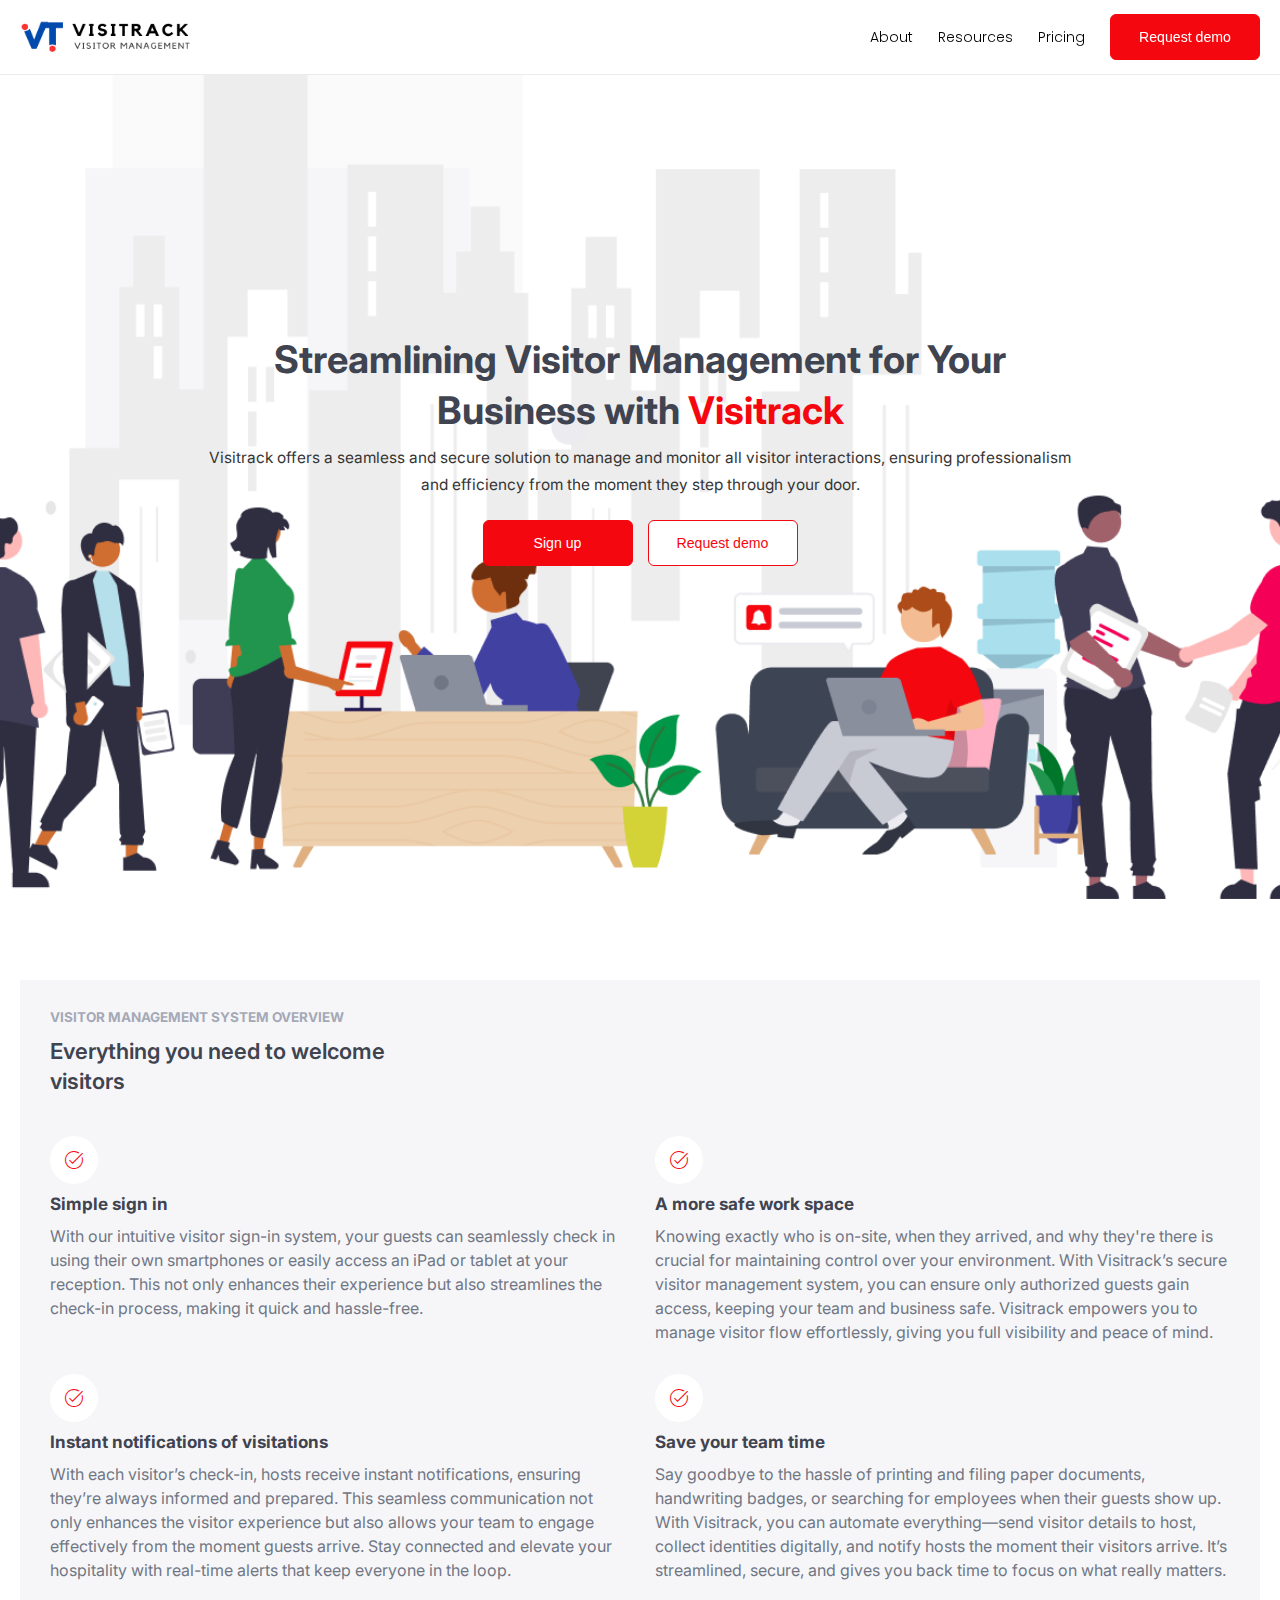
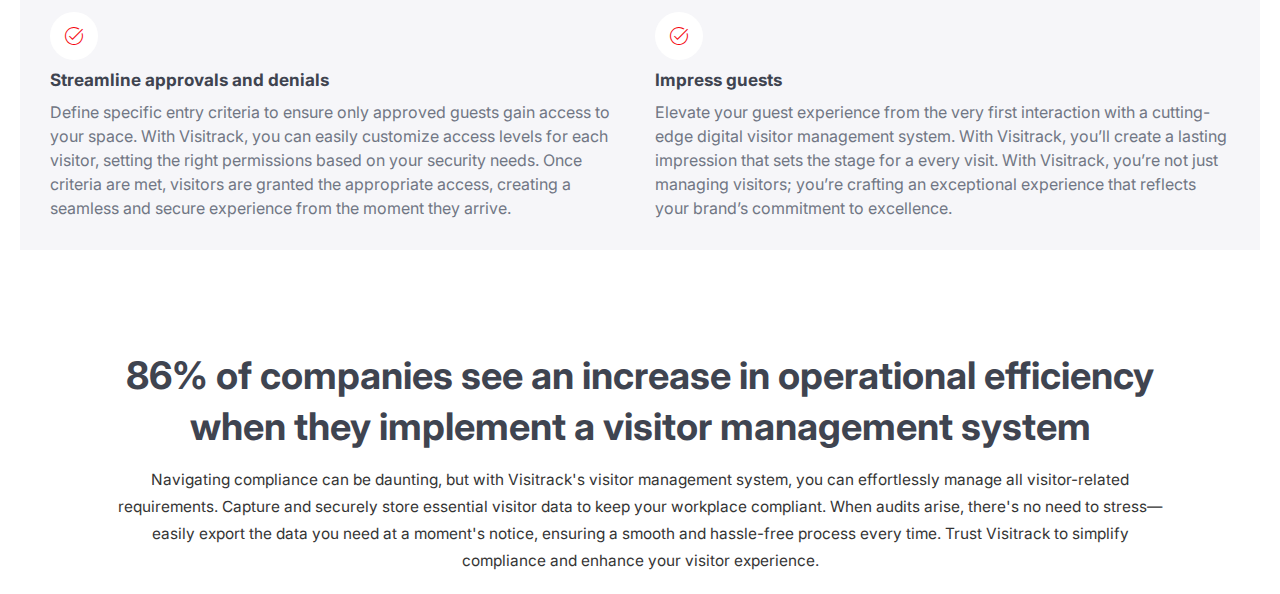
==== index.html @ 18450c82 "first commit" ====
<!DOCTYPE html>
<html lang="en">
<head>
    <meta charset="UTF-8">
    <meta name="viewport" content="width=device-width, initial-scale=1.0">
    <title>Document</title>

    <link rel="stylesheet"
    href="https://fonts.googleapis.com/css2?family=Material+Symbols+Outlined:opsz,wght,FILL,GRAD@20..48,100..700,0..1,-50..200" />
  <link rel="stylesheet" href="style.css" />
</head>
<body>

    <header>
        <img src="img/Black Circle Icon Business Logo 2.png" alt="">

        <div class="links">
            <a href="">About</a>
            <a href="">Resources</a>
            <a href="">Pricing</a>
            <button class="btn redbtn">Request demo</button>
        </div>
    </header>

    <div class="myhero">

<div class="headingtext">
    Streamlining Visitor Management for Your Business with <span>Visitrack</span> 
</div>
<div class="subtext">
    Visitrack offers a seamless and secure solution to manage and monitor all visitor interactions, ensuring professionalism and efficiency from the moment they step through your door.
</div>

<div class="btnflx">
    <button class="btn redbtn">Sign up</button>
    <button class="btn whitebtn">Request demo</button>
</div>
    </div>
<br>
<br>
<br>
<main>
    <div class="featureblock">
        <div class="fheader">
            <div class="ftitle">
                Visitor management system overview
            </div>
            <div class="fsubtitle">
                Everything you need to welcome visitors
            </div>
        </div>
<br>
<br>


        <div class="detailgrids">
            <div class="detailbox">
                <div class="dbox">
                    <span class="material-symbols-outlined">
                        task_alt
                        </span>
                </div>
                <div class="dtitle">Simple sign in</div>
                <div class="dbody">With our intuitive visitor sign-in system, your guests can seamlessly check in using their own smartphones or easily access an iPad or tablet at your reception. This not only enhances their experience but also streamlines the check-in process, making it quick and hassle-free.</div>
            </div>

            <div class="detailbox">
                <div class="dbox">
                    <span class="material-symbols-outlined">
                        task_alt
                        </span>
                </div>
                <div class="dtitle">A more safe work space</div>
                <div class="dbody">Knowing exactly who is on-site, when they arrived, and why they're there is crucial for maintaining control over your environment. With Visitrack’s secure visitor management system, you can ensure only authorized guests gain access, keeping your team and business safe. Visitrack empowers you to manage visitor flow effortlessly, giving you full visibility and peace of mind.</div>
            </div>


            <div class="detailbox">
                <div class="dbox">
                    <span class="material-symbols-outlined">
                        task_alt
                        </span>
                </div>
                <div class="dtitle">Instant notifications of visitations</div>
                <div class="dbody">With each visitor’s check-in, hosts receive instant notifications, ensuring they’re always informed and prepared. This seamless communication not only enhances the visitor experience but also allows your team to engage effectively from the moment guests arrive. Stay connected and elevate your hospitality with real-time alerts that keep everyone in the loop.</div>
            </div>

            <div class="detailbox">
                <div class="dbox">
                    <span class="material-symbols-outlined">
                        task_alt
                        </span>
                </div>
                <div class="dtitle">Save your team time</div>
                <div class="dbody">Say goodbye to the hassle of printing and filing paper documents, handwriting badges, or searching for employees when their guests show up. With Visitrack, you can automate everything—send visitor details to host, collect identities digitally, and notify hosts the moment their visitors arrive. It’s streamlined, secure, and gives you back time to focus on what really matters.</div>
            </div>




            <div class="detailbox">
                <div class="dbox">
                    <span class="material-symbols-outlined">
                        task_alt
                        </span>
                </div>
                <div class="dtitle">Streamline approvals and denials</div>
                <div class="dbody">Define specific entry criteria to ensure only approved guests gain access to your space. With Visitrack, you can easily customize access levels for each visitor, setting the right permissions based on your security needs. Once criteria are met, visitors are granted the appropriate access, creating a seamless and secure experience from the moment they arrive.</div>
            </div>


            
            <div class="detailbox">
                <div class="dbox">
                    <span class="material-symbols-outlined">
                        task_alt
                        </span>
                </div>
                <div class="dtitle">Impress guests</div>
                <div class="dbody">Elevate your guest experience from the very first interaction with a cutting-edge digital visitor management system. With Visitrack, you’ll create a lasting impression that sets the stage for a every visit. With Visitrack, you’re not just managing visitors; you’re crafting an exceptional experience that reflects your brand’s commitment to excellence.</div>
            </div>



        </div>

        
 
    </div>

    <br>

    <br>
    <br>
    <br>
    <br>
    <div class="fullwidth">
        <div class="headingtext">
            86% of companies see an increase in operational efficiency when they implement a visitor management system
        </div>
        <div class="subtext">
            Navigating compliance can be daunting, but with Visitrack's visitor management system, you can effortlessly manage all visitor-related requirements. Capture and securely store essential visitor data to keep your workplace compliant. When audits arise, there's no need to stress—easily export the data you need at a moment's notice, ensuring a smooth and hassle-free process every time. Trust Visitrack to simplify compliance and enhance your visitor experience.
        </div>
    </div>

</main>

</body>
</html>
---- style.css ----
@import url('https://fonts.googleapis.com/css2?family=Noto+Sans:ital,wght@0,100..900;1,100..900&family=Poppins:ital,wght@0,100;0,200;0,300;0,400;0,500;0,600;0,700;0,800;0,900;1,100;1,200;1,300;1,400;1,500;1,600;1,700;1,800;1,900&family=Yellowtail&display=swap');
@import url('https://fonts.googleapis.com/css2?family=Inter:ital,opsz,wght@0,14..32,100..900;1,14..32,100..900&display=swap');

*{
    margin: 0;
    padding: 0;
    box-sizing: border-box;
    scroll-behavior: smooth;
}

body{
    margin: 0;
    padding: 0;
    box-sizing: border-box;
    font-family: "Poppins", sans-serif;
    font-family: "Inter", sans-serif;
    scroll-behavior: smooth;
}
::-webkit-scrollbar {
    width: 5px
}

::-webkit-scrollbar-track {
    -webkit-box-shadow: inset 0 0 6px rgba(0,0,0,.3)
}

::-webkit-scrollbar-thumb {
    background-color: #a9a9a9;
    outline: 1px solid #708090
}
.material-symbols-outlined {
    font-weight: 200 !important;
}


header{
    border-bottom: 1px solid #ebebeb;
    padding: 14px;
    background-color: rgba(255, 255, 255, 0.98);
    position: fixed;
width: 100%;
display: flex;
justify-content: space-between;
padding-inline: 20px;
display: flex;
align-items: center;
z-index: 99999;
}
.links {
    display: flex;
    align-items: center;
    gap: 25px;
}
.fullwidth{
    width: 100%;
    display: flex;
    align-items: center;
    flex-direction: column;
    gap: 15px;
}

.fullwidth .headingtext{
    max-width: 100%;
}

.fullwidth .subtext{
    max-width: 100%;
}
.links a {

    line-height: 9.94px;
    text-transform: capitalize;
    text-decoration: none;
color: black;
    font-family: Poppins;
    font-size: 14px;
    font-weight: 300;
    line-height: 36.07px;
    text-align: left;
}
a {
    text-decoration: none;
}

header img{

height: 35px;

object-fit: contain;
}

.myhero{
    width: 100%;
    height: 100vh;
    width: 100%;
    background-image: url('img/Frame\ 6.png');
    background-size: cover;
    background-repeat: no-repeat;
    background-position: top;
    background-attachment: fixed;
    padding-inline: 60px;
    display: flex;
    flex-direction: column;
    gap: 8px;
    align-items: center;
    justify-content: center;

}

.headingtext{
   max-width: 80%;
font-size: 38px;
font-weight: 700;
line-height: 50.51px;
text-align: center;
padding-inline: 90px;
color: #3F4450;
}

.headingtext span{
    color: #F5070F;
}
.subtext{
    max-width: 90%;
color: #343434;
font-size: 15.4px;
font-weight: 400;
line-height: 27px;
text-align: center;
padding-inline: 90px;

}

.btnflx{
    margin-top: 14px;
    display: flex;
    gap: 15px;
    max-width: 80%;
    padding-inline: 90px;
}

.btn{
    padding: 10px;
    min-width: 150px;
    border-radius: 6px;
    background-color: #F5070F;
    border: 1px solid #F5070F;
text-align: center;
font-size: 14.13px;
display: flex;
align-items: center;
justify-content: center;
font-weight: 400;
line-height: 24px;
text-align: center;
color: white;
cursor: pointer;
}

.whitebtn{
    color: #F5070F;
    background-color: white;
    color: #F5070F;

    border: 1px solid #F5070F; 
}


.featureblock{
    background-color: #F6F6F9;
    padding: 30px;
}

main{
    padding: 20px;
}

.fheader{
    display: flex;
    flex-direction: column;
    gap: 10px;
}

.ftitle{
    font-family: Inter;
font-size: 13.52px;
font-weight: 700;
line-height: 15.5px;
text-align: left;
color: #A4A9B6;
text-transform: uppercase;
}
.fsubtitle{
    font-family: Inter;
font-size: 22px;
font-weight: 600;
line-height: 30.41px;
text-align: left;
color: #3F4450;

}
.fheader{
    max-width: 30%;
}


.detailgrids {
    display: grid;
    grid-auto-rows: 1fr;
    gap: 30px;
    width: 100%;
    grid-template-columns: repeat(auto-fill, minmax(450px, 1fr));
    grid-gap: 30px;
}


.dbox{
    background-color: #FFFFFF;
    padding: 10px;
    width: 48px;
height: 48px;
display: flex;
align-items: center;
justify-content: center;
border-radius: 50%;
color: #F5070F;
}
.detailbox{
    display: flex;
    flex-direction: column;
    gap: 10px;
}
.dtitle{
    font-family: Inter;
font-size: 17.13px;
font-weight: 700;
line-height: 20px;
text-align: left;
color: #3F4450;
}

.dbody{
    font-family: Inter;
font-size: 16px;
font-weight: 400;
line-height: 24px;
text-align: left;
color: #717684;
}
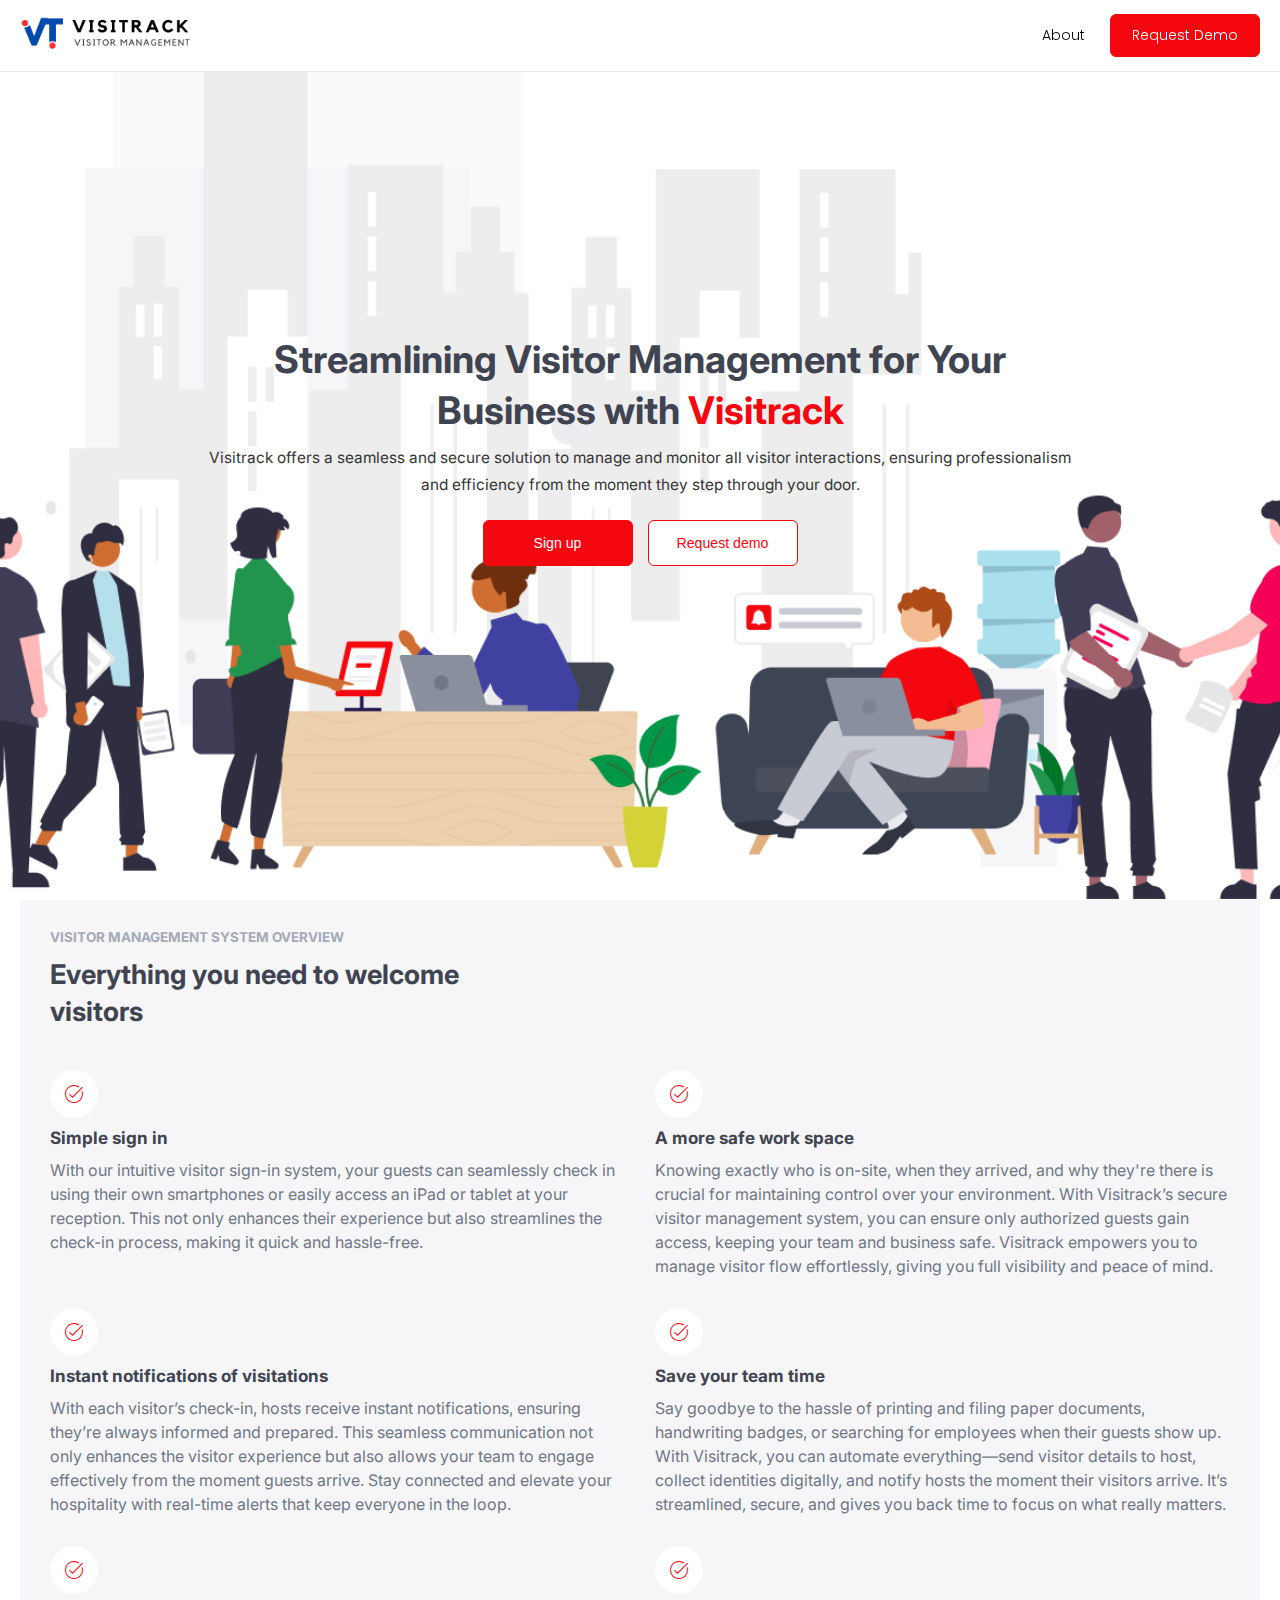
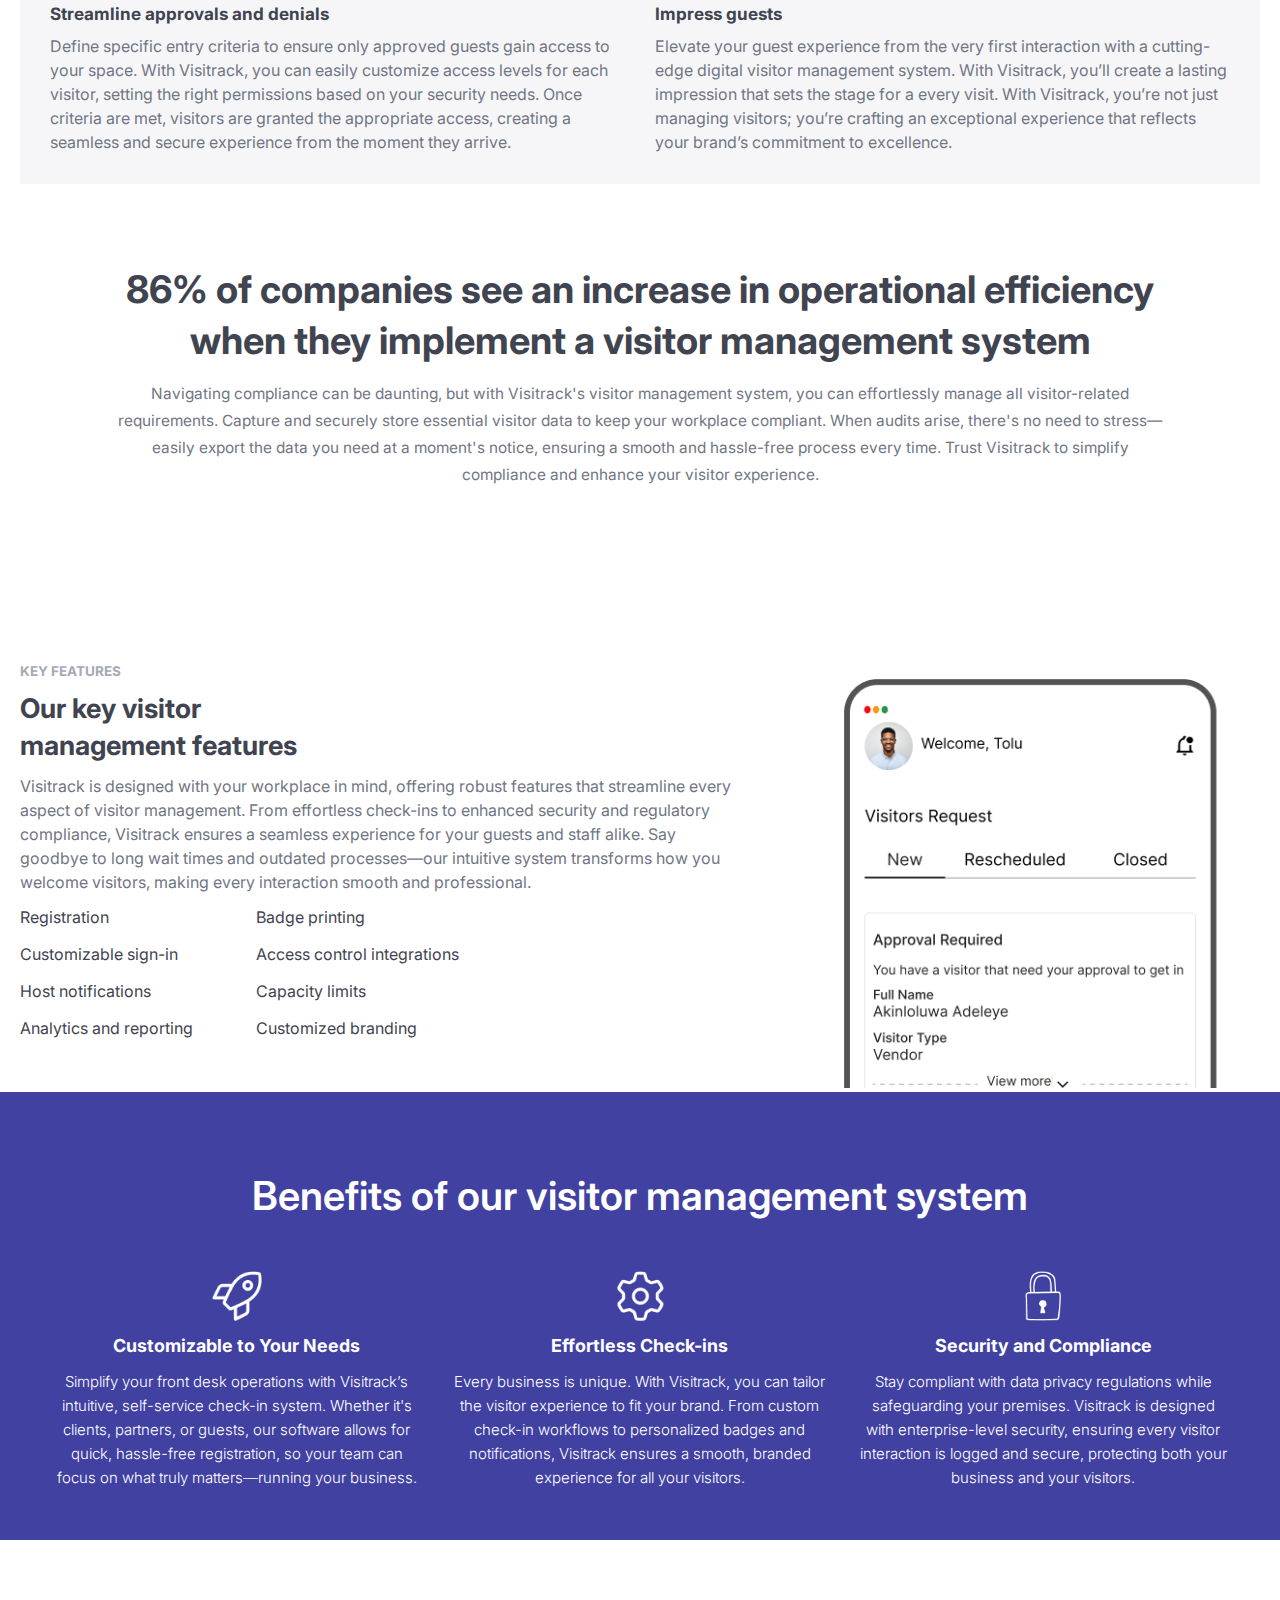
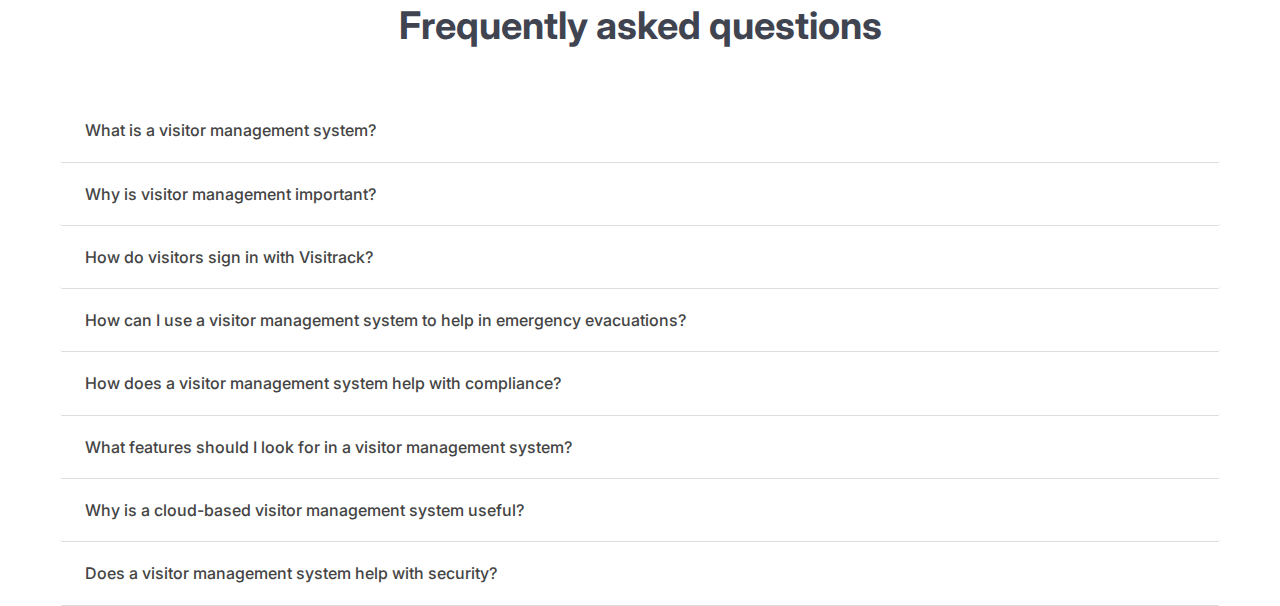
==== commit c5023c00: "vee" ====
--- a/index.html
+++ b/index.html
@@ -12,13 +12,14 @@
 <body>
 
     <header>
-        <img src="img/Black Circle Icon Business Logo 2.png" alt="">
+    <a href="index.html"><img src="img/Black Circle Icon Business Logo 2.png" alt=""></a>    
 
         <div class="links">
-            <a href="">About</a>
-            <a href="">Resources</a>
-            <a href="">Pricing</a>
-            <button class="btn redbtn">Request demo</button>
+            <a href="about.html">About</a>
+            <!-- <a href="">Resources</a>
+            -->
+       
+            <button class="btn redbtn"> <a href="book_a_demo.html">Request demo</a> </button>
         </div>
     </header>
 
@@ -36,9 +37,9 @@
     <button class="btn whitebtn">Request demo</button>
 </div>
     </div>
-<br>
-<br>
-<br>
+<!-- <br> -->
+<!-- <br>
+<br> -->
 <main>
     <div class="featureblock">
         <div class="fheader">
@@ -130,7 +131,7 @@
 
     <br>
 
-    <br>
+
     <br>
     <br>
     <br>
@@ -142,8 +143,163 @@
             Navigating compliance can be daunting, but with Visitrack's visitor management system, you can effortlessly manage all visitor-related requirements. Capture and securely store essential visitor data to keep your workplace compliant. When audits arise, there's no need to stress—easily export the data you need at a moment's notice, ensuring a smooth and hassle-free process every time. Trust Visitrack to simplify compliance and enhance your visitor experience.
         </div>
     </div>
+<br>
+<br>
+<br>
+<br>
+<div class="multiplesides">
+    <div class="multipleone">
+        <div class="fheader">
+            <div class="ftitle">
+                Key features
+            </div>
+            <div class="fsubtitle">
+                Our key visitor management features
+            </div>
+        </div>
+        <div class="dbody">
+            Visitrack is designed with your workplace in mind, offering robust features that streamline every aspect of visitor management. From effortless check-ins to enhanced security and regulatory compliance, Visitrack ensures a seamless experience for your guests and staff alike. Say goodbye to long wait times and outdated processes—our intuitive system transforms how you welcome visitors, making every interaction smooth and professional. 
+        </div>
+
+        <div class="fwraptxt">
+            <div class="fwrapcontent">Registration</div>
+            <div class="fwrapcontent">Badge printing</div>
+            <div class="fwrapcontent">Customizable sign-in</div>
+            <div class="fwrapcontent">Access control integrations</div>
+            <div class="fwrapcontent">Host notifications</div>
+            <div class="fwrapcontent">Capacity limits</div>
+            <div class="fwrapcontent">Analytics and reporting</div>
+            <div class="fwrapcontent">Customized branding</div>
+        </div>
+<br>
+<br>
+    </div>
+    <div class="multipletwo">
+<img src="img/Mask group (6).png" alt="">
+    </div>
+</div>
 
 </main>
+<div class="bluebg">
+    <br>
+    <div class="bluetitle">
+        Benefits of our visitor management system
+    </div>
+    <div class="bluebodyflex">
+        <br>
+        <br>
+        <div class="bluecontainer">
+<div class="serviceblock">
+    <img src="img/rocket-light-icon.svg.png" alt="">
+    <div class="servicetitle">Customizable to Your Needs</div>
+    <div class="servicebody">Simplify your front desk operations with Visitrack’s intuitive, self-service check-in system. Whether it's clients, partners, or guests, our software allows for quick, hassle-free registration, so your team can focus on what truly matters—running your business.</div>
+</div>
+
+<div class="serviceblock">
+    <img src="img/gear-light-icon.svg.png" alt="">
+    <div class="servicetitle">Effortless Check-ins</div>
+    <div class="servicebody">Every business is unique. With Visitrack, you can tailor the visitor experience to fit your brand. From custom check-in workflows to personalized badges and notifications, Visitrack ensures a smooth, branded experience for all your visitors.</div>
+</div>
+
+
+<div class="serviceblock">
+    <img src="img/icon-lock.svg.png" alt="">
+    <div class="servicetitle">Security and Compliance</div>
+    <div class="servicebody">Stay compliant with data privacy regulations while safeguarding your premises. Visitrack is designed with enterprise-level security, ensuring every visitor interaction is logged and secure, protecting both your business and your visitors.</div>
+</div>
+        </div>
+    </div>
+</div>
+
+<br>
+<br>
+<br>
+<div class="fullwidth">
+    <div class="headingtext">
+        Frequently asked questions
+    </div>
+    <br>
+    <div class="accordion">
+        <div class="accordion__item">
+            <div class="accordion__header" data-toggle="#faq1">What is a visitor management system?</div>
+            <div class="accordion__content" id="faq1">
+                <p>A visitor management system is software that tracks the usage of a building or site by visitors. It collects information about who is visiting, their reason for visiting, and how long they stay, streamlining the check-in process and enhancing security.</p>
+            </div>
+        </div>
+        
+        <div class="accordion__item">
+            <div class="accordion__header" data-toggle="#faq2">Why is visitor management important?</div>
+            <div class="accordion__content" id="faq2">
+                <p>Visitor management is important because it helps maintain the safety and security of your premises. It ensures you know who is on-site at any time, can track their movements, and can ensure that sensitive areas remain secure from unauthorized access.</p>
+            </div>
+        </div>
+        
+        <div class="accordion__item">
+            <div class="accordion__header" data-toggle="#faq3">How do visitors sign in with Visitrack?</div>
+            <div class="accordion__content" id="faq3">
+                <p>Visitors sign in with Visitrack by using a self-service check-in system. They enter their details, sign any necessary documents, and receive a visitor badge. The system can be customized for specific workflows, making the process quick and efficient.</p>
+            </div>
+        </div>
+        
+        <div class="accordion__item">
+            <div class="accordion__header" data-toggle="#faq4">How can I use a visitor management system to help in emergency evacuations?</div>
+            <div class="accordion__content" id="faq4">
+                <p>A visitor management system helps in emergency evacuations by providing a real-time record of all visitors currently on-site. This allows security or management teams to ensure everyone is safely accounted for during an evacuation.</p>
+            </div>
+        </div>
+        
+        <div class="accordion__item">
+            <div class="accordion__header" data-toggle="#faq5">How does a visitor management system help with compliance?</div>
+            <div class="accordion__content" id="faq5">
+                <p>A visitor management system helps with compliance by maintaining accurate records of visitor data, including sign-ins and sign-outs, which can be crucial for audits, legal compliance, and meeting data privacy regulations.</p>
+            </div>
+        </div>
+        
+        <div class="accordion__item">
+            <div class="accordion__header" data-toggle="#faq6">What features should I look for in a visitor management system?</div>
+            <div class="accordion__content" id="faq6">
+                <p>Key features to look for include real-time visitor tracking, customizable check-in workflows, integration with access control systems, visitor badges, notifications, data privacy compliance, and the ability to generate reports.</p>
+            </div>
+        </div>
+        
+        <div class="accordion__item">
+            <div class="accordion__header" data-toggle="#faq7">Why is a cloud-based visitor management system useful?</div>
+            <div class="accordion__content" id="faq7">
+                <p>A cloud-based visitor management system is useful because it provides remote access, automatic updates, scalability, and enhanced security. It allows for real-time tracking and management of visitors from any location.</p>
+            </div>
+        </div>
+        
+        <div class="accordion__item">
+            <div class="accordion__header" data-toggle="#faq8">Does a visitor management system help with security?</div>
+            <div class="accordion__content" id="faq8">
+                <p>Yes, a visitor management system enhances security by controlling and monitoring visitor access, ensuring that only authorized individuals are allowed entry, and keeping a detailed log of all visitor interactions.</p>
+            </div>
+        </div>
+        
+
+    </div>
+</div>
+
+
+<script>
+    document.addEventListener('DOMContentLoaded', () => {
+  const togglers = document.querySelectorAll('[data-toggle]');
+  
+    togglers.forEach((btn) => {
+      btn.addEventListener('click', (e) => {
+         const selector = e.currentTarget.dataset.toggle
+         const block = document.querySelector(`${selector}`);
+        if (e.currentTarget.classList.contains('active')) {
+          block.style.maxHeight = '';
+        } else {
+          block.style.maxHeight = block.scrollHeight + 'px';
+        }
+          
+         e.currentTarget.classList.toggle('active')
+      })
+    })
+	})
+</script>
 
 </body>
 </html>--- a/style.css
+++ b/style.css
@@ -65,6 +65,7 @@
 
 .fullwidth .subtext{
     max-width: 100%;
+    color: #717684;
 }
 .links a {
 
@@ -172,7 +173,7 @@
 }
 
 main{
-    padding: 20px;
+    padding-inline: 20px;
 }
 
 .fheader{
@@ -192,15 +193,57 @@
 }
 .fsubtitle{
     font-family: Inter;
-font-size: 22px;
-font-weight: 600;
-line-height: 30.41px;
+font-size: 27px;
+font-weight: 700;
+line-height: 37.41px;
 text-align: left;
 color: #3F4450;
 
 }
+.multipleone{
+    display: flex;
+    flex-direction: column;
+    gap: 10px;
+    width: 100%;
+}
+.fwraptxt{
+    display: flex;
+    flex-wrap: wrap;
+    gap: 10px;
+    width: 70%;
+}
+.multiplesides{
+    display: flex;
+    gap:20px;
+    width: 100%;
+    margin-top: 50px;
+    align-items: flex-end;
+}
+
+.multipletwo img{
+    width: 100%;
+    height: 470px;
+    object-fit: cover;
+   object-position: top;
+
+}
+.fwrapcontent{
+    display: flex;
+    width: 45%;
+    gap: 10px;
+    font-family: Inter;
+font-size: 16px;
+font-weight: 400;
+line-height: 27px;
+text-align: left;
+color: #3F4450;
+}
 .fheader{
-    max-width: 30%;
+    max-width: 40%;
+}
+
+.multipletwo{
+    width: 70%;
 }
 
 
@@ -246,4 +289,345 @@
 line-height: 24px;
 text-align: left;
 color: #717684;
+}
+
+.bluebg{
+    background: #4141A2;
+padding: 50px;
+display: flex;
+flex-direction: column;
+gap: 10px;
+align-items: center;
+justify-content: center;
+}
+
+.bluetitle{
+    font-family: Inter;
+font-size: 40px;
+font-weight: 600;
+line-height: 48.41px;
+text-align: center;
+color: #FFFFFF;
+}
+
+.serviceblock{
+    display: flex;
+    flex-direction: column;
+    gap: 10px;
+    color: white;
+    align-items: center;
+}
+
+.serviceblock img{
+    width: 50px;
+height: 50px;
+object-fit: contain;
+
+}
+
+.servicetitle{
+    font-family: Inter;
+font-size: 17.92px;
+font-weight: 700;
+line-height: 29px;
+text-align: center;
+}
+
+.bluecontainer{
+    display: grid;
+    grid-auto-rows: 1fr;
+    gap: 30px;
+    width: 100%;
+    grid-template-columns: repeat(auto-fill, minmax(350px, 1fr));
+    grid-gap: 30px; 
+}
+
+.servicebody{
+
+font-size: 15px;
+font-weight: 300;
+line-height: 24px;
+text-align: center;
+
+}
+
+.inv{
+background-color: transparent;
+}
+.accordion {
+    display: flex;
+    flex-direction: column;
+    gap: 1px;
+    padding-inline: 60px;
+    width: 100%;
+}
+.myform{
+    box-shadow: 0px 4px 20px 10px #0000000A;
+    display: flex;
+    gap: 10px;
+    flex-direction: column;
+    padding: 30px;
+    width: 100%;
+    max-width: 80%;
+}
+label{
+   color: #737373C9;
+font-size: 14px;
+font-weight: 400;
+line-height: 21.09px;
+text-align: left;
+padding-bottom: 7px;
+}
+input, textarea{
+    color: #939393;
+ font-size: 14px;
+ font-weight: 400;
+ line-height:23.20px;
+ word-wrap: break-word;
+ width: 100% !important;
+ padding: 8px;
+ border: 1px solid #ffdade52;
+ outline-color: #ffdade52;
+ border-radius: 4px;
+ background-color: #F1F1F1AD;
+}
+.inputcontent{
+    width: 100%;
+}
+.formcol{
+    display: flex;
+gap: 20px;
+width: 100%;
+
+}
+.inv .bluetitle, .aboutbg .bluetitle{
+    color: #FF3131;
+    
+}
+
+
+.aboutbg{
+    min-height: 300px;
+    display: flex;
+    align-items: center;
+    flex-direction: column;
+    justify-content: center;
+    background-attachment: fixed;
+    background-color: #FF31311A;
+    background-size: 30%;
+    background-position: center;
+    background-image: url('img/Vector\ \(21\).png');
+}
+.bookbody{
+    max-width: 60%;
+    text-align: center;
+    color: #343434;
+    font-family: Inter;
+font-size: 17px;
+font-weight: 400;
+line-height: 27px;
+text-align: center;
+
+}
+
+.accordion h2{
+    margin-block: 2 0px;
+}
+.accordion__item {
+    border-bottom: 1px solid #DDDDDD;
+    border-radius: 3px;
+    overflow: hidden;
+}
+
+.accordion__header {
+padding: 20px 25px;
+   color: #444444;
+font-size: 16px;
+font-weight: 500;
+line-height: 21.28px;
+text-align: left;
+
+    cursor: pointer;
+    position: relative;
+}
+
+.accordion__header::after {
+    content: '';
+    background: url(https://www.svgrepo.com/show/357035/angle-down.svg) no-repeat center;
+    width: 20px;
+    height: 20px;
+    transition: .4s;
+    display: inline-block;
+    position: absolute;
+    right: 20px;
+    top: 20px;
+    z-index: 1;
+}
+
+.accordion__header.active {
+    background: #e5f3fa;
+}
+
+.accordion__header.active::after {
+    transform: rotateX(180deg);
+}
+.redbtn a{
+    color: white;
+    padding: 0;
+    line-height: normal;
+}
+.accordion__item .accordion__content {
+    padding: 0 25px;
+    max-height: 0;
+    transition: .5s;
+    overflow: hidden;
+
+font-size: 15.88px;
+font-weight: 400;
+line-height: 24px;
+text-align: start;
+
+}
+
+
+@media screen and (max-width: 1000px) {
+    .myhero{
+        padding-inline: 10px;
+    }
+    .multiplesides{
+        flex-direction: column;
+    }
+    .multipletwo{
+        display: flex;
+        margin: auto;
+        width: 100%;
+    }
+    .fheader {
+        max-width: 100%;
+    }
+}
+
+@media screen and (max-width:600px) {
+    .headingtext {
+        max-width: 100%;
+        font-size: 38px;
+        font-weight: 700;
+        line-height: 50.51px;
+        text-align: center;
+        padding-inline: 14px;
+        color: #3F4450;
+    }
+    .featureblock {
+        background-color: #F6F6F9;
+        padding: 16px;
+    }
+    .inv{
+        padding: 10px;
+    }
+    .myform {
+        box-shadow: 0px 4px 20px 10px #0000000A;
+        display: flex;
+        gap: 10px;
+        flex-direction: column;
+        padding: 10px;
+        width: 100%;
+        max-width: 100%;
+    }
+    .formcol{
+        flex-direction: column;
+    }
+    main {
+        padding-inline: 6px;
+    }
+    .bluetitle {
+        font-family: Inter;
+        font-size: 29px;
+        font-weight: 600;
+        line-height: 38.41px;
+        text-align: center;
+        color: #FFFFFF;
+    }
+    .fwrapcontent {
+        display: flex;
+        width: 76%;
+        gap: 10px;
+        font-family: Inter;
+        font-size: 16px;
+        font-weight: 400;
+        line-height: 27px;
+        text-align: left;
+        color: #3F4450;
+    }
+    .btnflx {
+        margin-top: 14px;
+        display: flex;
+        gap: 15px;
+        max-width: 100%;
+        padding-inline: 0;
+    }
+    .bookbody {
+        max-width: 94%;
+        text-align: center;
+        color: #343434;
+        font-family: Inter;
+        font-size: 17px;
+        font-weight: 400;
+        line-height: 27px;
+        text-align: center;
+    }
+    .btn {
+        padding: 10px;
+        min-width: 130px;
+    }    
+    .myhero{
+        height: 90vh;
+    }
+    .detailgrids {
+        display: grid;
+        grid-auto-rows: 1fr;
+        gap: 30px;
+        width: 100%;
+        grid-template-columns: repeat(auto-fill, minmax(270px, 1fr));
+        grid-gap: 30px;
+    }
+    .accordion {
+        display: flex;
+        flex-direction: column;
+        gap: 1px;
+        padding-inline: 6px;
+        width: 100%;
+    }
+    .headingtext {
+        max-width: 100%;
+        font-size: 30px;
+        font-weight: 700;
+        line-height: 35.51px;
+        text-align: center;
+        padding-inline: 8px;
+        color: #3F4450;
+    }
+
+    .subtext {
+        max-width: 100%;
+        color: #343434;
+        font-size: 15.4px;
+        font-weight: 400;
+        line-height: 27px;
+        text-align: center;
+        padding-inline: 10px;
+    }    
+}
+
+
+@media screen and (max-width:800px) {
+    .headingtext {
+        max-width: 100%;
+        font-size: 23px;
+        font-weight: 700;
+        line-height: 32.51px;
+        text-align: center;
+        padding-inline: 8px;
+        color: #3F4450;
+    }
+    
 }